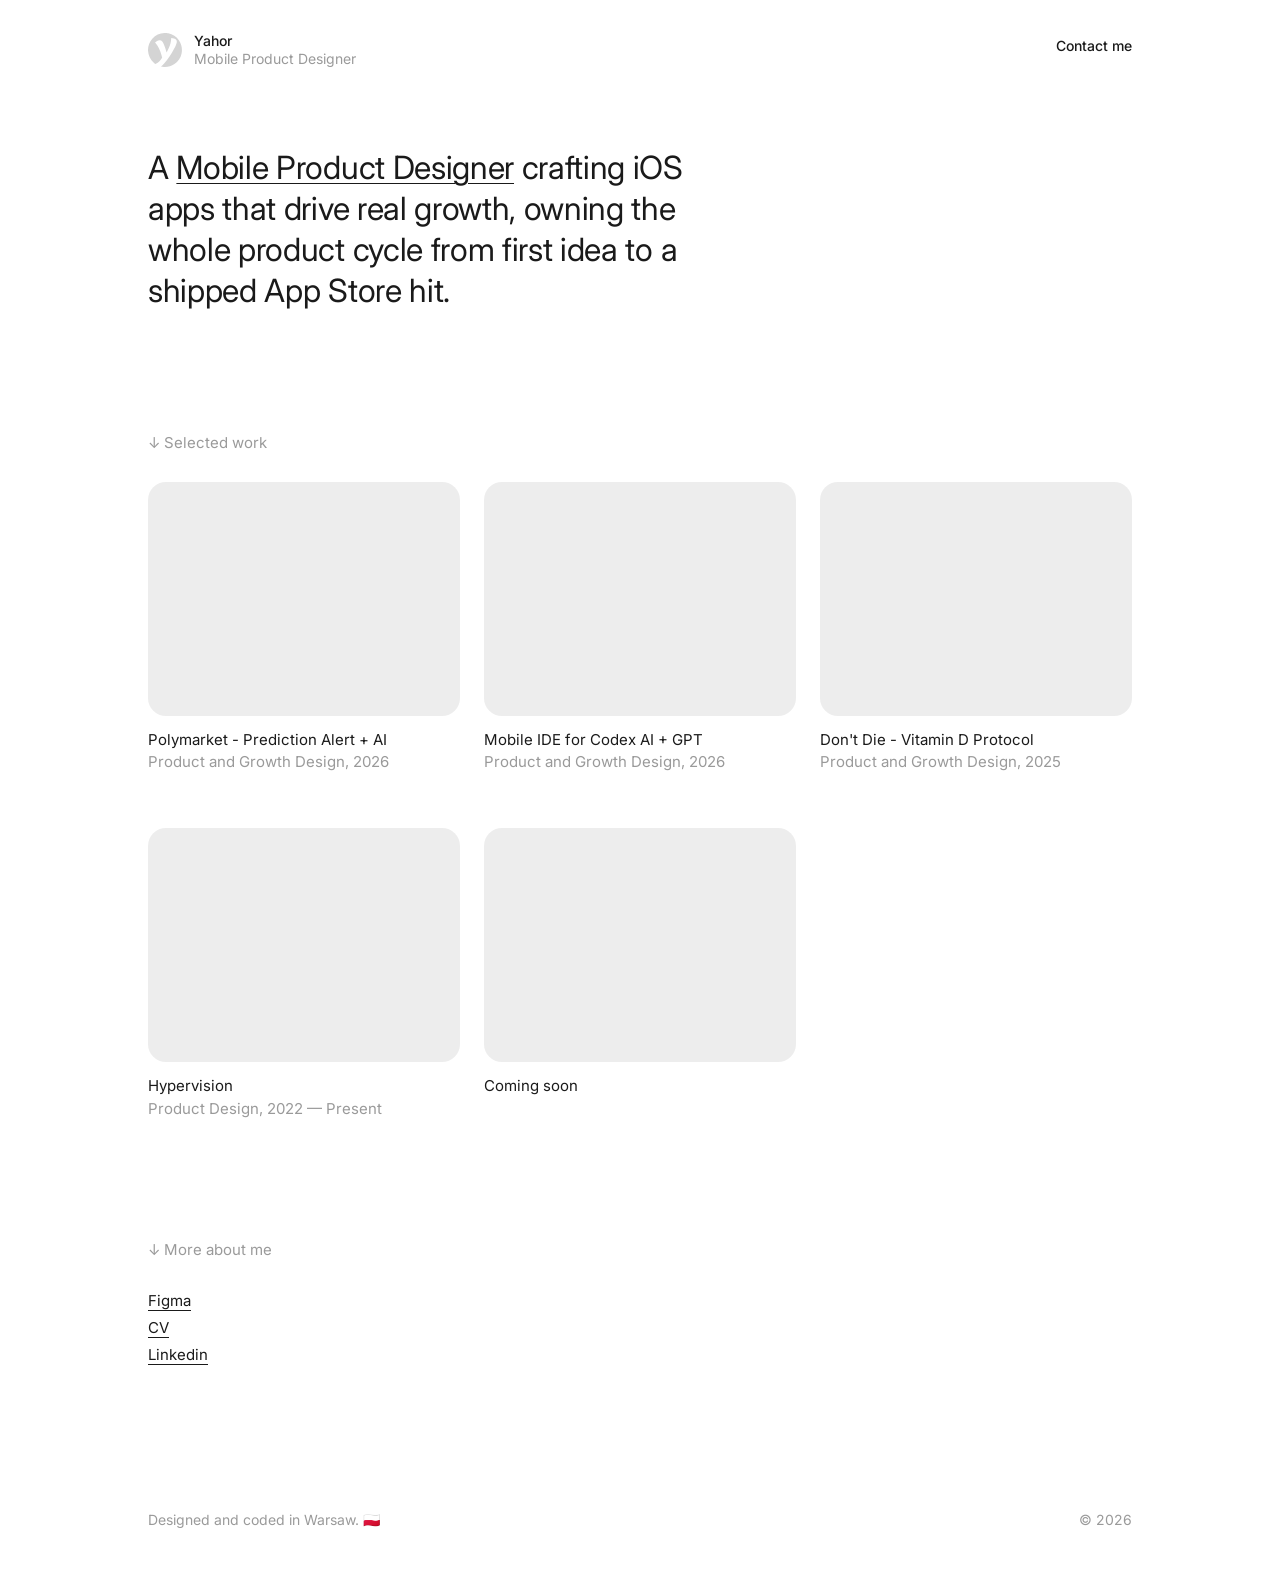
==== index.html @ be250c01 "Fix gradient effect rendering - proper viewBox and sizing Changes: - Fixed SVG viewBox to 600x600 (w" ====
<!DOCTYPE html>
<html lang="ru">
<head>
  <meta charset="UTF-8" />
  <meta name="viewport" content="width=device-width, initial-scale=1.0" />
  <title>Yahor — iOS Growth Product Designer | Mobile App Design Portfolio</title>
  <meta name="description" content="iOS and mobile product designer specializing in growth design, conversion optimization, and app store success. Explore case studies in prediction markets, developer tools, health apps, and enterprise B2B platforms." />
  <meta name="keywords" content="iOS designer, mobile product designer, growth designer, app design, UX UI designer, conversion optimization, A/B testing, product design portfolio" />
  <meta name="author" content="Yahor Vasileuski" />
  <meta property="og:title" content="Yahor — iOS Growth Product Designer" />
  <meta property="og:description" content="Mobile product designer crafting iOS apps that drive real growth. Specializing in onboarding, monetization, and user retention." />
  <meta property="og:type" content="website" />
  <meta property="og:url" content="https://y-portfolio.com" />
  <meta property="og:image" content="https://y-portfolio.com/og-image.svg" />
  <meta property="og:image:width" content="1200" />
  <meta property="og:image:height" content="630" />
  <meta name="twitter:title" content="Yahor — iOS Growth Product Designer" />
  <meta name="twitter:description" content="Mobile product designer specializing in growth, conversion optimization, and app store success." />
  <meta name="viewport" content="width=device-width, initial-scale=1.0, viewport-fit=cover" />

  <link rel="icon" type="image/svg+xml" href="favicon.svg" />

  <link rel="preconnect" href="https://fonts.googleapis.com" />
  <link rel="preconnect" href="https://fonts.gstatic.com" crossorigin />
  <link href="https://fonts.googleapis.com/css2?family=Inter:wght@400;500&display=swap" rel="stylesheet" />

  <link rel="stylesheet" href="css/style.css" />
</head>
<body>
  <div class="container">

    <!-- Header -->
    <header class="site-header" data-reveal>
      <a href="index.html" class="brand">
        <img src="logo.svg" alt="Yahor" class="brand__logo" />
        <span class="brand__text">
          <span class="brand__name">Yahor</span>
          <span class="brand__role">Mobile Product Designer</span>
        </span>
      </a>

      <nav class="nav">
        <a href="mailto:egorvasil123@gmail.com">Contact me</a>
      </nav>
    </header>

    <!-- Intro -->
    <section class="intro" id="information" data-reveal>
      <!-- Animated background effect -->
      <svg class="intro__gradient" viewBox="0 0 600 600" xmlns="http://www.w3.org/2000/svg">
        <defs>
          <filter id="blur">
            <feGaussianBlur in="SourceGraphic" stdDeviation="50" />
          </filter>
        </defs>

        <!-- Animated blobs -->
        <circle class="blob blob-1" cx="300" cy="150" r="140" fill="#D9D7F0" opacity="0.25" filter="url(#blur)" />
        <circle class="blob blob-2" cx="200" cy="350" r="130" fill="#D7E3D0" opacity="0.2" filter="url(#blur)" />
        <circle class="blob blob-3" cx="400" cy="400" r="135" fill="#B4D6FD" opacity="0.22" filter="url(#blur)" />
        <circle class="blob blob-4" cx="150" cy="500" r="120" fill="#FDEAB9" opacity="0.18" filter="url(#blur)" />
      </svg>

      <h1 class="intro__text">
        A <a href="#" class="intro__link">Mobile Product Designer</a> crafting
        iOS apps that drive real growth, owning the whole product cycle from
        first idea to a shipped App Store hit.
      </h1>
    </section>

    <!-- Selected work -->
    <section class="work" id="lab">
      <h2 class="section-label" data-reveal><span class="arrow">↓</span> Selected work</h2>

      <div class="grid">

        <article class="project" data-reveal>
          <a href="project-1.html" class="project__media">
            <span class="placeholder"></span>
          </a>
          <div class="project__meta">
            <h3 class="project__title">Polymarket - Prediction Alert + AI</h3>
            <p class="project__info">Product and Growth Design, 2026</p>
          </div>
        </article>

        <article class="project" data-reveal>
          <a href="project-2.html" class="project__media">
            <span class="placeholder"></span>
          </a>
          <div class="project__meta">
            <h3 class="project__title">Mobile IDE for Codex AI + GPT</h3>
            <p class="project__info">Product and Growth Design, 2026</p>
          </div>
        </article>

        <article class="project" data-reveal>
          <a href="project-3.html" class="project__media">
            <span class="placeholder"></span>
          </a>
          <div class="project__meta">
            <h3 class="project__title">Don't Die - Vitamin D Protocol</h3>
            <p class="project__info">Product and Growth Design, 2025</p>
          </div>
        </article>

        <article class="project" data-reveal>
          <a href="project-4.html" class="project__media">
            <span class="placeholder"></span>
          </a>
          <div class="project__meta">
            <h3 class="project__title">Hypervision</h3>
            <p class="project__info">Product Design, 2022 — Present</p>
          </div>
        </article>

        <article class="project" data-reveal>
          <a href="#" class="project__media">
            <span class="placeholder"></span>
          </a>
          <div class="project__meta">
            <h3 class="project__title">Coming soon</h3>
          </div>
        </article>

      </div>
    </section>

    <!-- More about me -->
    <section class="contact" id="contact" data-reveal>
      <h2 class="section-label"><span class="arrow">↓</span> More about me</h2>
      <ul class="contact__links">
        <li><a href="https://www.figma.com/@yahor" target="_blank" rel="noopener">Figma</a></li>
        <li><a href="#" target="_blank" rel="noopener">CV</a></li>
        <li><a href="https://www.linkedin.com/in/yahorvasileuski/" target="_blank" rel="noopener">Linkedin</a></li>
      </ul>
    </section>

    <!-- Footer -->
    <footer class="site-footer" data-reveal>
      <p>Designed and coded in Warsaw. 🇵🇱</p>
      <p>© 2026</p>
    </footer>

  </div>

  <script src="https://code.jquery.com/jquery-3.7.1.min.js"></script>
  <script src="js/main.js"></script>
</body>
</html>
---- css/style.css ----
/* ============================================================
   Egor — Portfolio
   ============================================================ */

:root {
  --bg: #ffffff;
  --text: #1a1a1a;
  --muted: #9a9a9a;
  --placeholder: #ededed;
  --line: #1a1a1a;

  --max-width: 1040px;
  --gutter: 28px;

  --font: 'Inter', -apple-system, BlinkMacSystemFont, 'Segoe UI', Helvetica, Arial, sans-serif;
}

*,
*::before,
*::after {
  box-sizing: border-box;
}

html {
  -webkit-font-smoothing: antialiased;
  -moz-osx-font-smoothing: grayscale;
}

body {
  margin: 0;
  background: var(--bg);
  color: var(--text);
  font-family: var(--font);
  font-size: 16px;
  line-height: 1.45;
  font-weight: 400;
}

a {
  color: inherit;
  text-decoration: none;
}

.container {
  max-width: var(--max-width);
  margin: 0 auto;
  padding: 32px var(--gutter) 56px;
}

/* ---------- Header ---------- */
.site-header {
  display: flex;
  align-items: flex-start;
  justify-content: space-between;
  padding-bottom: 80px;
}

.brand {
  display: flex;
  align-items: center;
  gap: 12px;
}

.brand__logo {
  width: 34px;
  height: 34px;
  flex-shrink: 0;
  display: block;
}

.brand__logo.animating {
  animation: logo-color-cycle 8s ease-in-out infinite;
}

@keyframes logo-color-cycle {
  0% {
    filter: hue-rotate(0deg);
  }
  25% {
    filter: hue-rotate(200deg);
  }
  50% {
    filter: hue-rotate(120deg);
  }
  75% {
    filter: hue-rotate(280deg);
  }
  100% {
    filter: hue-rotate(360deg);
  }
}

.brand__text {
  display: flex;
  flex-direction: column;
  line-height: 1.3;
}

.brand__name {
  font-weight: 500;
  font-size: 14px;
}

.brand__role {
  color: var(--muted);
  font-size: 14px;
}

.nav {
  display: flex;
  gap: 28px;
  font-weight: 500;
  font-size: 14px;
  padding-top: 4px;
}

.nav a {
  transition: opacity 0.2s ease;
}

.nav a:hover {
  opacity: 0.5;
}

/* ---------- Intro ---------- */
.intro {
  max-width: 560px;
  padding-bottom: 120px;
  position: relative;
}

.intro__text {
  margin: 0;
  font-weight: 400;
  font-size: 32px;
  line-height: 1.28;
  letter-spacing: -0.01em;
  position: relative;
  z-index: 2;
}

.intro__gradient {
  position: absolute;
  top: -150px;
  right: -400px;
  width: 700px;
  height: 700px;
  pointer-events: none;
  display: none;
}

.blob {
  animation: float 6s ease-in-out infinite;
  mix-blend-mode: screen;
}

.blob-1 {
  animation-delay: 0s;
  animation-duration: 7s;
}

.blob-2 {
  animation-delay: 1s;
  animation-duration: 8s;
}

.blob-3 {
  animation-delay: 2s;
  animation-duration: 9s;
}

.blob-4 {
  animation-delay: 3s;
  animation-duration: 10s;
}

@keyframes float {
  0%, 100% {
    transform: translate(0, 0) scale(1);
    opacity: 0.3;
  }
  25% {
    transform: translate(30px, -40px) scale(1.1);
    opacity: 0.4;
  }
  50% {
    transform: translate(-20px, 30px) scale(0.95);
    opacity: 0.35;
  }
  75% {
    transform: translate(40px, 20px) scale(1.05);
    opacity: 0.4;
  }
}

.intro__link {
  text-decoration: underline;
  text-underline-offset: 4px;
  text-decoration-thickness: 1px;
  transition: opacity 0.2s ease;
}

.intro__link:hover {
  opacity: 0.5;
}

/* ---------- Section label ---------- */
.section-label {
  margin: 0 0 28px;
  font-weight: 400;
  font-size: 15px;
  color: var(--muted);
}

.section-label .arrow {
  display: inline-block;
}

/* ---------- Work grid ---------- */
.work {
  padding-bottom: 120px;
}

.grid {
  display: grid;
  grid-template-columns: repeat(3, 1fr);
  column-gap: 24px;
  row-gap: 56px;
}

.project__media {
  display: block;
  position: relative;
  overflow: hidden;
  border-radius: 18px;
  transition: border-radius 0.5s cubic-bezier(0.16, 1, 0.3, 1), transform 0.8s cubic-bezier(0.16, 1, 0.3, 1);
}

.project:not(:nth-child(5)) .project__media:hover {
  border-radius: 32px;
}

.project:nth-child(5) .project__media:hover {
  transform: rotate(-3deg);
}

.placeholder {
  display: block;
  width: 100%;
  aspect-ratio: 4 / 3;
  background: var(--placeholder);
  transition: transform 0.5s cubic-bezier(0.16, 1, 0.3, 1), background 0.5s cubic-bezier(0.16, 1, 0.3, 1);
}

/* Project colors on hover */
.project:nth-child(1) .project__media:hover .placeholder {
  background: #D9D7F0;
}

.project:nth-child(2) .project__media:hover .placeholder {
  background: #D7E3D0;
}

.project:nth-child(3) .project__media:hover .placeholder {
  background: #FDEAB9;
}

.project:nth-child(4) .project__media:hover .placeholder {
  background: #B4D6FD;
}

.project__media:hover .placeholder {
  transform: scale(1.03);
}

.project__meta {
  margin-top: 14px;
  max-width: 90%;
}

.project__title {
  margin: 0 0 2px;
  font-weight: 400;
  font-size: 15px;
  line-height: 1.35;
}

.project__info {
  margin: 0;
  font-size: 15px;
  color: var(--muted);
  line-height: 1.35;
}

.project__info strong {
  font-weight: 400;
  color: var(--text);
}

.nda {
  white-space: nowrap;
  font-size: 13px;
}

/* ---------- Contact ---------- */
.contact {
  padding-bottom: 140px;
}

.contact__links {
  list-style: none;
  margin: 0;
  padding: 0;
}

.contact__links li {
  margin-bottom: 4px;
}

.contact__links a {
  text-decoration: underline;
  text-underline-offset: 4px;
  text-decoration-thickness: 1px;
  font-size: 15px;
  transition: opacity 0.2s ease;
}

.contact__links a:hover {
  opacity: 0.5;
}

/* ---------- Footer ---------- */
.site-footer {
  display: flex;
  align-items: center;
  justify-content: space-between;
  color: var(--muted);
  font-size: 14px;
}

.site-footer p {
  margin: 0;
}


/* ---------- Case study pages ---------- */
.case-study {
  max-width: 680px;
}

.case-header {
  padding-bottom: 64px;
}

.back-btn {
  font-weight: 500;
  font-size: 14px;
  transition: opacity 0.2s ease;
}

.back-btn:hover {
  opacity: 0.5;
}

.case-intro {
  padding-bottom: 48px;
}

.case-title {
  margin: 0 0 24px;
  font-weight: 400;
  font-size: 28px;
  line-height: 1.32;
  letter-spacing: -0.01em;
}

.case-meta {
  display: flex;
  flex-direction: column;
  gap: 8px;
  font-size: 15px;
  color: var(--muted);
}

.case-meta p {
  margin: 0;
}

.case-meta strong {
  font-weight: 400;
  color: var(--text);
}

.case-content {
  padding-bottom: 56px;
}

.case-description {
  margin: 0;
  font-size: 16px;
  line-height: 1.6;
}

.case-gallery {
  display: flex;
  flex-direction: column;
  gap: 40px;
  padding-bottom: 100px;
}

.case-figure {
  margin: 0;
  padding: 0;
}

.case-figure .placeholder {
  width: 100%;
  aspect-ratio: 4 / 3;
  margin-bottom: 12px;
}

.case-figure figcaption {
  font-size: 14px;
  color: var(--muted);
}

.case-section {
  margin-bottom: 56px;
}

.case-section-title {
  margin: 0 0 16px;
  font-weight: 500;
  font-size: 18px;
  line-height: 1.35;
  letter-spacing: -0.01em;
}

.case-subsection-title {
  margin: 0 0 12px;
  font-weight: 400;
  font-size: 16px;
  line-height: 1.4;
}

.case-text {
  margin: 0 0 20px;
  font-size: 15px;
  line-height: 1.65;
  color: var(--text);
}

/* ---------- Reveal animation ---------- */
[data-reveal] {
  opacity: 0;
  transform: translateY(16px);
  transition: opacity 0.7s ease, transform 0.7s cubic-bezier(0.16, 1, 0.3, 1);
}

[data-reveal].is-visible {
  opacity: 1;
  transform: none;
}

/* ---------- Responsive ---------- */
@media (min-width: 1024px) {
  .intro__gradient {
    display: block;
  }
}

@media (max-width: 860px) {
  .intro__text {
    font-size: 28px;
  }

  .intro__gradient {
    display: none !important;
  }

  .grid {
    grid-template-columns: repeat(2, 1fr);
    row-gap: 48px;
  }
}

@media (max-width: 560px) {
  .container {
    padding: 24px 20px 48px;
  }

  .site-header {
    flex-direction: column;
    gap: 24px;
    padding-bottom: 56px;
  }

  .nav {
    gap: 22px;
    padding-top: 0;
  }

  .intro {
    padding-bottom: 80px;
  }

  .intro__text {
    font-size: 24px;
  }

  .work,
  .contact {
    padding-bottom: 80px;
  }

  .grid {
    grid-template-columns: 1fr;
    row-gap: 40px;
  }

  .site-footer {
    flex-direction: column;
    align-items: flex-start;
    gap: 8px;
  }

  .case-title {
    font-size: 24px;
  }

  .case-header {
    padding-bottom: 48px;
  }

  .case-intro {
    padding-bottom: 40px;
  }

  .case-gallery {
    gap: 32px;
    padding-bottom: 80px;
  }
}
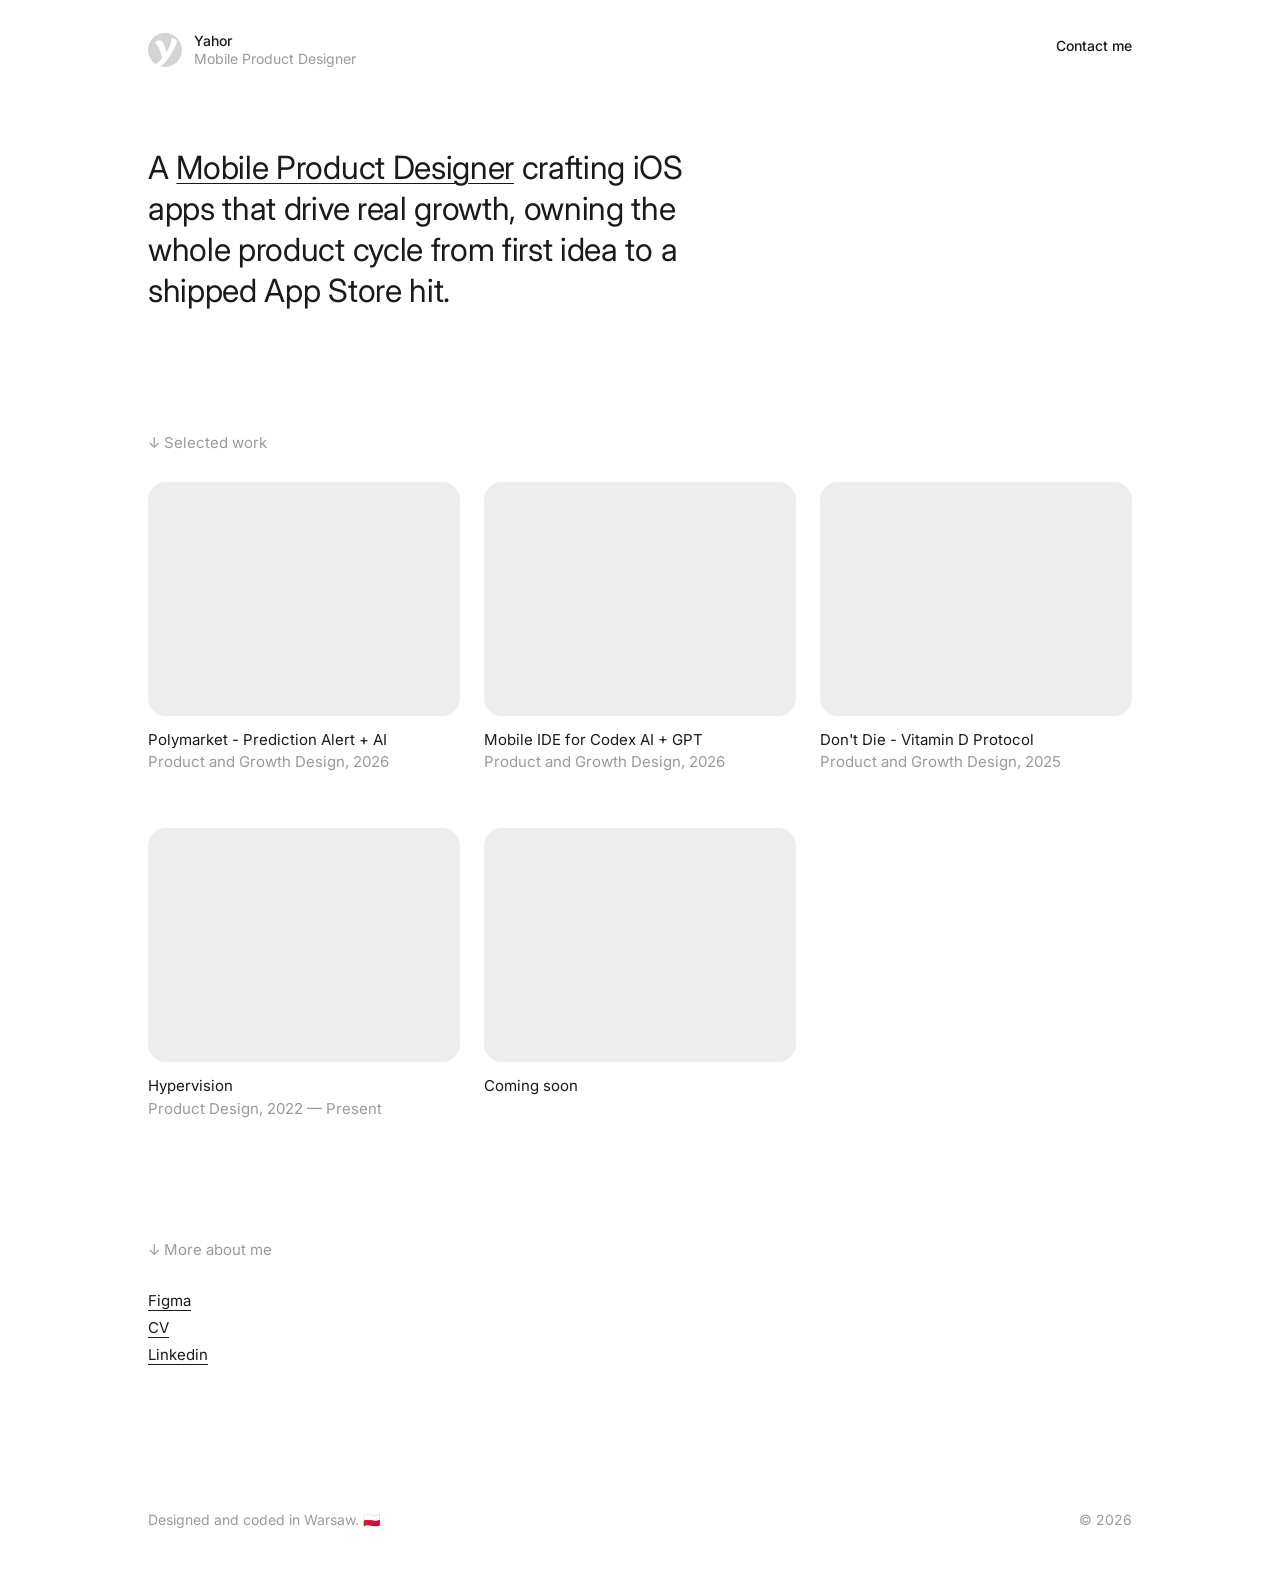
==== commit ec3ae836: "Fix gradient clipping and reposition higher - Expanded filter region (x/y: -100%, width/height: 300%" ====
--- a/index.html
+++ b/index.html
@@ -49,16 +49,16 @@
       <!-- Animated background effect -->
       <svg class="intro__gradient" viewBox="0 0 600 600" xmlns="http://www.w3.org/2000/svg">
         <defs>
-          <filter id="blur">
+          <filter id="blur" x="-100%" y="-100%" width="300%" height="300%">
             <feGaussianBlur in="SourceGraphic" stdDeviation="50" />
           </filter>
         </defs>
 
         <!-- Animated blobs -->
-        <circle class="blob blob-1" cx="300" cy="150" r="140" fill="#D9D7F0" opacity="0.25" filter="url(#blur)" />
-        <circle class="blob blob-2" cx="200" cy="350" r="130" fill="#D7E3D0" opacity="0.2" filter="url(#blur)" />
-        <circle class="blob blob-3" cx="400" cy="400" r="135" fill="#B4D6FD" opacity="0.22" filter="url(#blur)" />
-        <circle class="blob blob-4" cx="150" cy="500" r="120" fill="#FDEAB9" opacity="0.18" filter="url(#blur)" />
+        <circle class="blob blob-1" cx="320" cy="220" r="140" fill="#D9D7F0" opacity="0.25" filter="url(#blur)" />
+        <circle class="blob blob-2" cx="240" cy="360" r="130" fill="#D7E3D0" opacity="0.2" filter="url(#blur)" />
+        <circle class="blob blob-3" cx="380" cy="380" r="135" fill="#B4D6FD" opacity="0.22" filter="url(#blur)" />
+        <circle class="blob blob-4" cx="280" cy="280" r="120" fill="#FDEAB9" opacity="0.18" filter="url(#blur)" />
       </svg>
 
       <h1 class="intro__text">
--- a/css/style.css
+++ b/css/style.css
@@ -141,12 +141,17 @@
 
 .intro__gradient {
   position: absolute;
-  top: -150px;
-  right: -400px;
+  top: -180px;
+  right: -450px;
   width: 700px;
   height: 700px;
   pointer-events: none;
+  overflow: visible;
   display: none;
+}
+
+.intro__gradient .blob {
+  overflow: visible;
 }
 
 .blob {
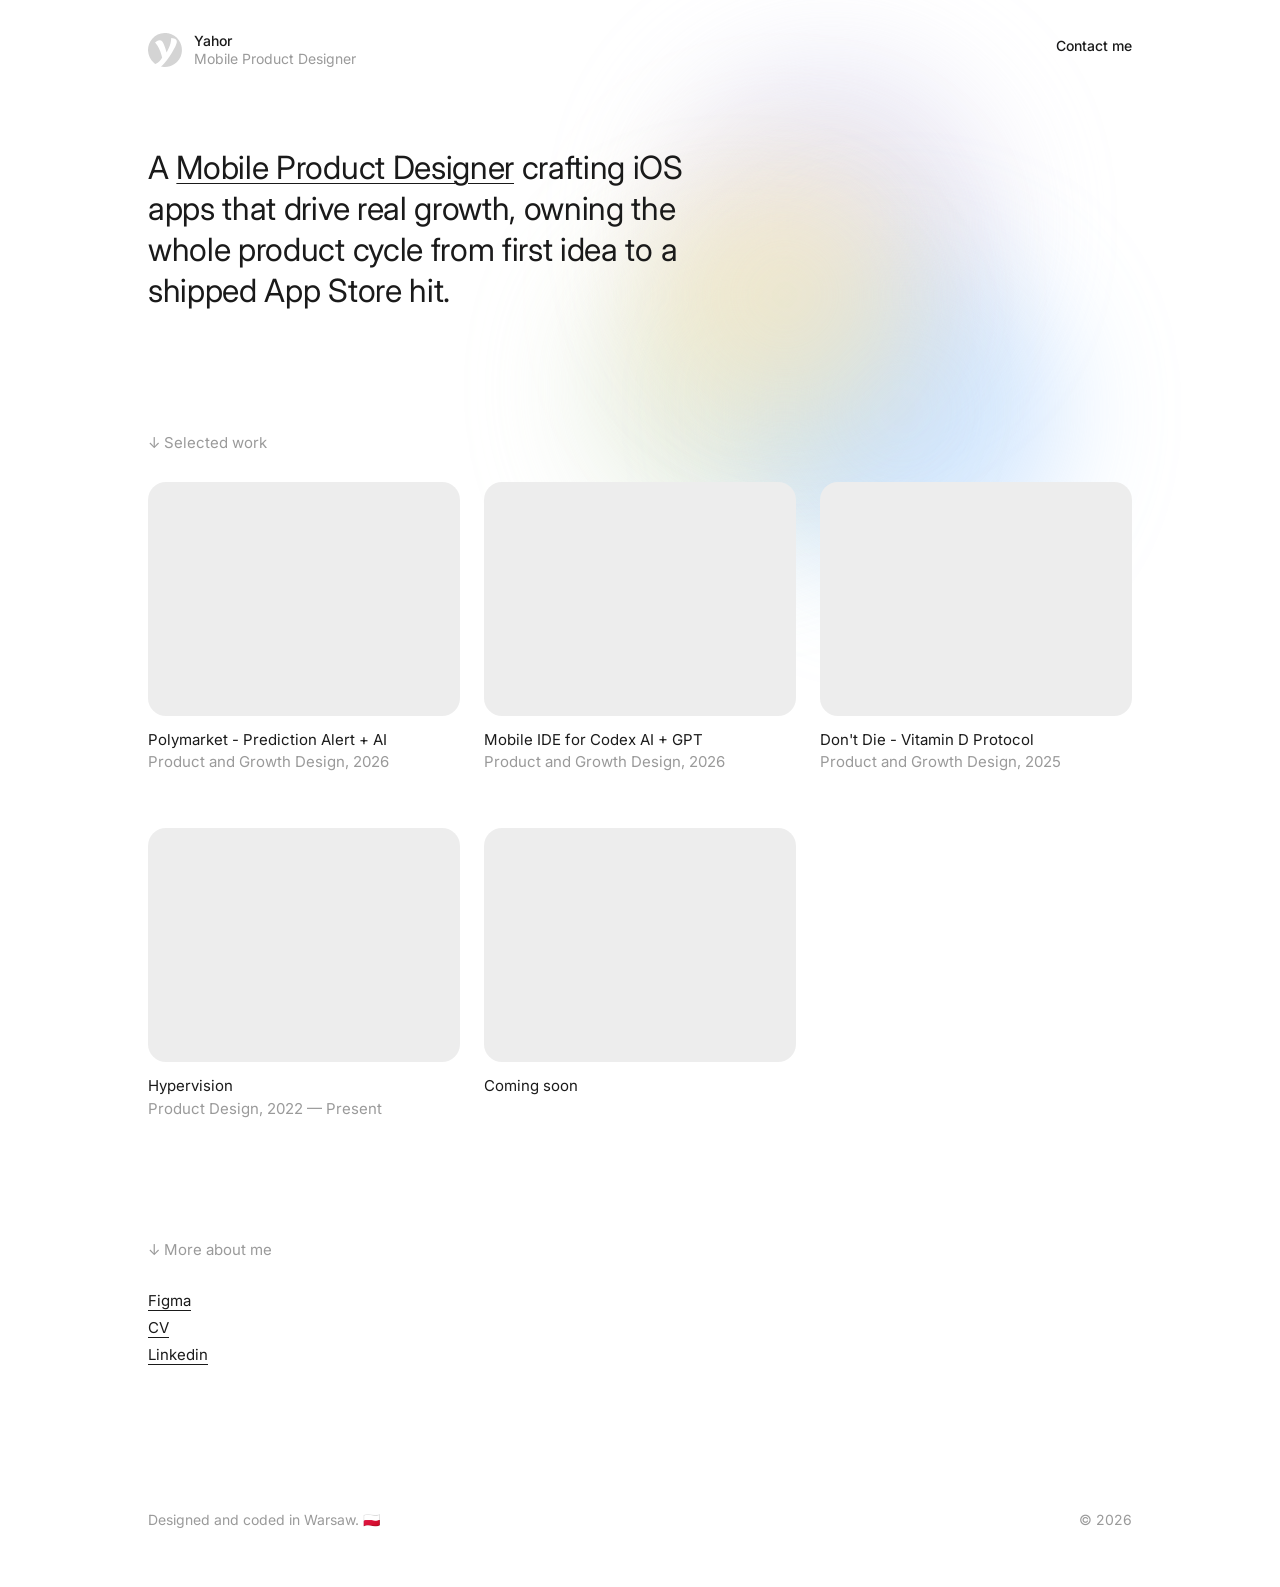
==== commit e365eb9c: "Increase blob opacity for more visible gradient effect - Raised opacity from ~0.2 to ~0.55-0.6 on al" ====
--- a/index.html
+++ b/index.html
@@ -55,10 +55,10 @@
         </defs>
 
         <!-- Animated blobs -->
-        <circle class="blob blob-1" cx="320" cy="220" r="140" fill="#D9D7F0" opacity="0.25" filter="url(#blur)" />
-        <circle class="blob blob-2" cx="240" cy="360" r="130" fill="#D7E3D0" opacity="0.2" filter="url(#blur)" />
-        <circle class="blob blob-3" cx="380" cy="380" r="135" fill="#B4D6FD" opacity="0.22" filter="url(#blur)" />
-        <circle class="blob blob-4" cx="280" cy="280" r="120" fill="#FDEAB9" opacity="0.18" filter="url(#blur)" />
+        <circle class="blob blob-1" cx="320" cy="220" r="140" fill="#D9D7F0" opacity="0.6" filter="url(#blur)" />
+        <circle class="blob blob-2" cx="240" cy="360" r="130" fill="#D7E3D0" opacity="0.55" filter="url(#blur)" />
+        <circle class="blob blob-3" cx="380" cy="380" r="135" fill="#B4D6FD" opacity="0.6" filter="url(#blur)" />
+        <circle class="blob blob-4" cx="280" cy="280" r="120" fill="#FDEAB9" opacity="0.55" filter="url(#blur)" />
       </svg>
 
       <h1 class="intro__text">
--- a/css/style.css
+++ b/css/style.css
@@ -150,13 +150,11 @@
   display: none;
 }
 
-.intro__gradient .blob {
-  overflow: visible;
-}
-
 .blob {
   animation: float 6s ease-in-out infinite;
-  mix-blend-mode: screen;
+  transform-box: fill-box;
+  transform-origin: center;
+  will-change: transform;
 }
 
 .blob-1 {
@@ -182,19 +180,15 @@
 @keyframes float {
   0%, 100% {
     transform: translate(0, 0) scale(1);
-    opacity: 0.3;
   }
   25% {
     transform: translate(30px, -40px) scale(1.1);
-    opacity: 0.4;
   }
   50% {
     transform: translate(-20px, 30px) scale(0.95);
-    opacity: 0.35;
   }
   75% {
     transform: translate(40px, 20px) scale(1.05);
-    opacity: 0.4;
   }
 }
 
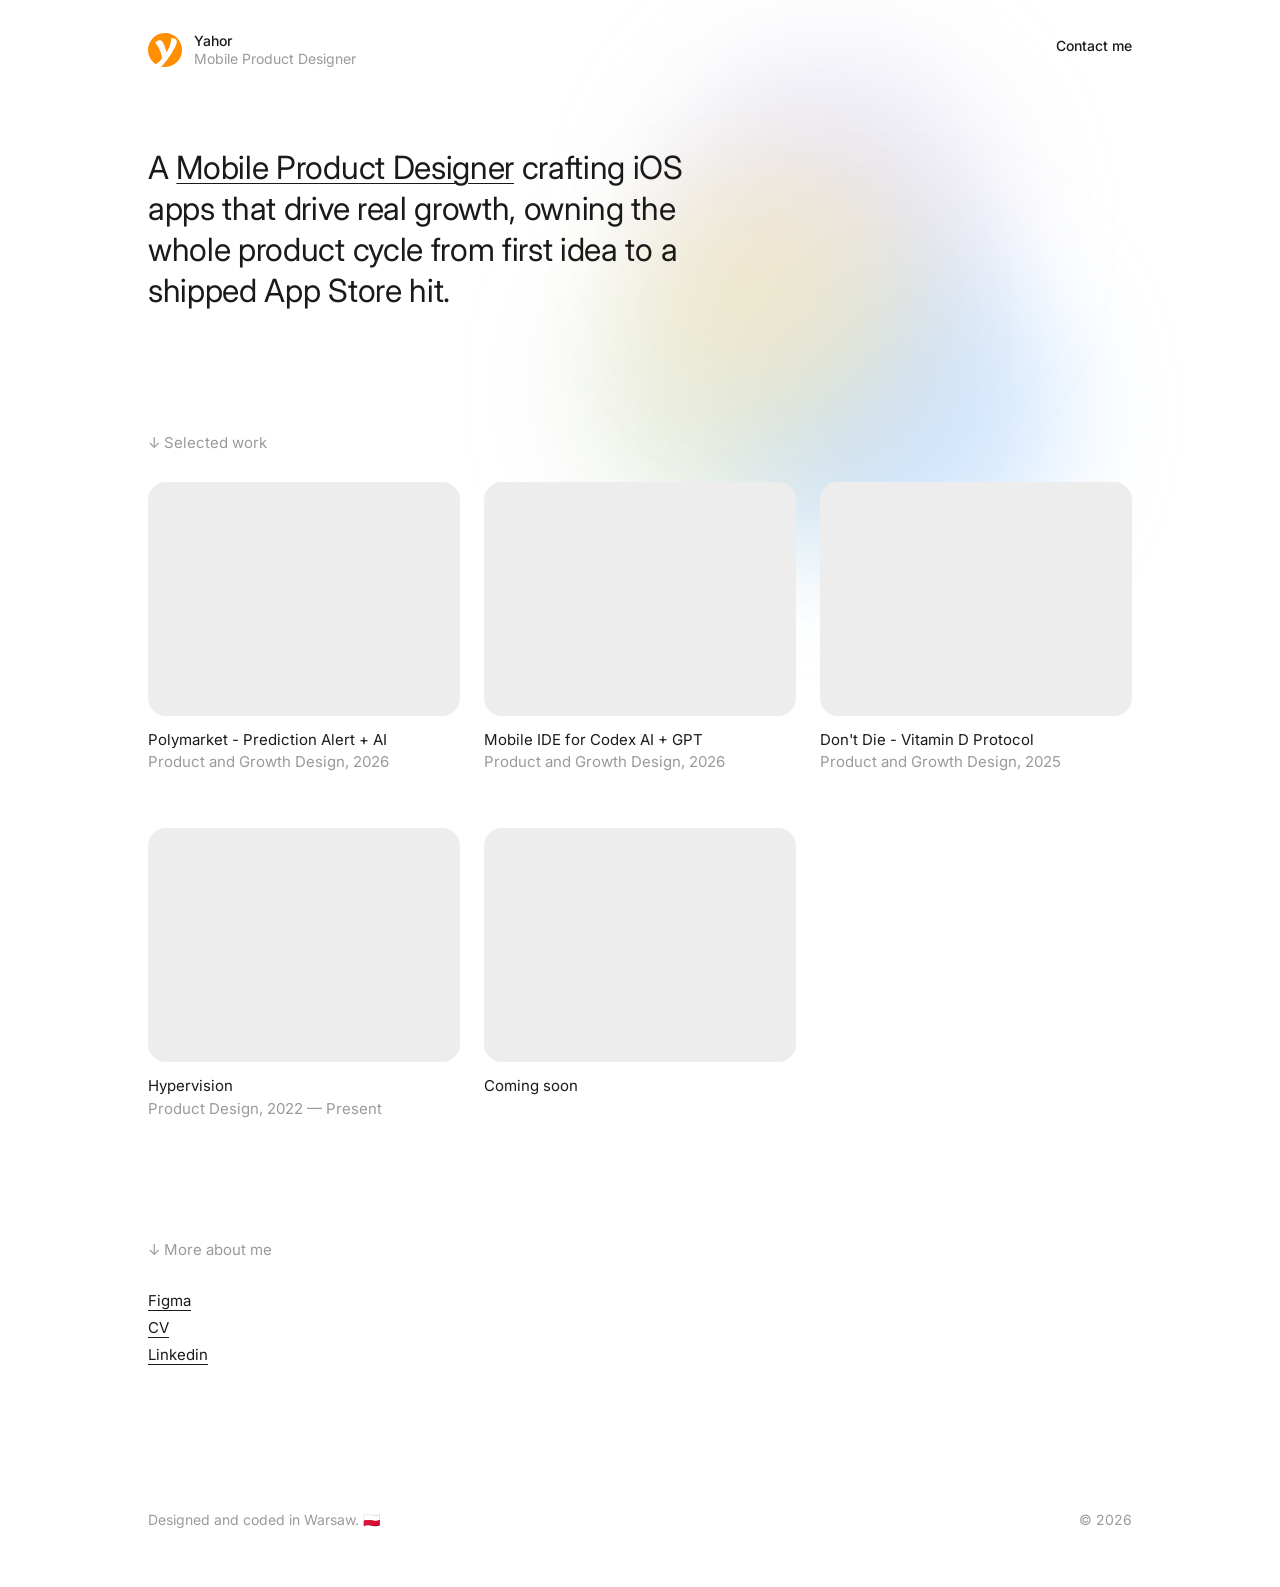
==== commit f4cbc418: "Update Figma profile link - Changed from @yahor to @yahorv  Co-Authored-By: Claude Code <noreply@ant" ====
--- a/index.html
+++ b/index.html
@@ -10,8 +10,8 @@
   <meta property="og:title" content="Yahor — iOS Growth Product Designer" />
   <meta property="og:description" content="Mobile product designer crafting iOS apps that drive real growth. Specializing in onboarding, monetization, and user retention." />
   <meta property="og:type" content="website" />
-  <meta property="og:url" content="https://y-portfolio.com" />
-  <meta property="og:image" content="https://y-portfolio.com/og-image.svg" />
+  <meta property="og:url" content="https://yahorvdesign.com" />
+  <meta property="og:image" content="https://yahorvdesign.com/og-image.svg" />
   <meta property="og:image:width" content="1200" />
   <meta property="og:image:height" content="630" />
   <meta name="twitter:title" content="Yahor — iOS Growth Product Designer" />
@@ -130,7 +130,7 @@
     <section class="contact" id="contact" data-reveal>
       <h2 class="section-label"><span class="arrow">↓</span> More about me</h2>
       <ul class="contact__links">
-        <li><a href="https://www.figma.com/@yahor" target="_blank" rel="noopener">Figma</a></li>
+        <li><a href="https://www.figma.com/@yahorv" target="_blank" rel="noopener">Figma</a></li>
         <li><a href="#" target="_blank" rel="noopener">CV</a></li>
         <li><a href="https://www.linkedin.com/in/yahorvasileuski/" target="_blank" rel="noopener">Linkedin</a></li>
       </ul>
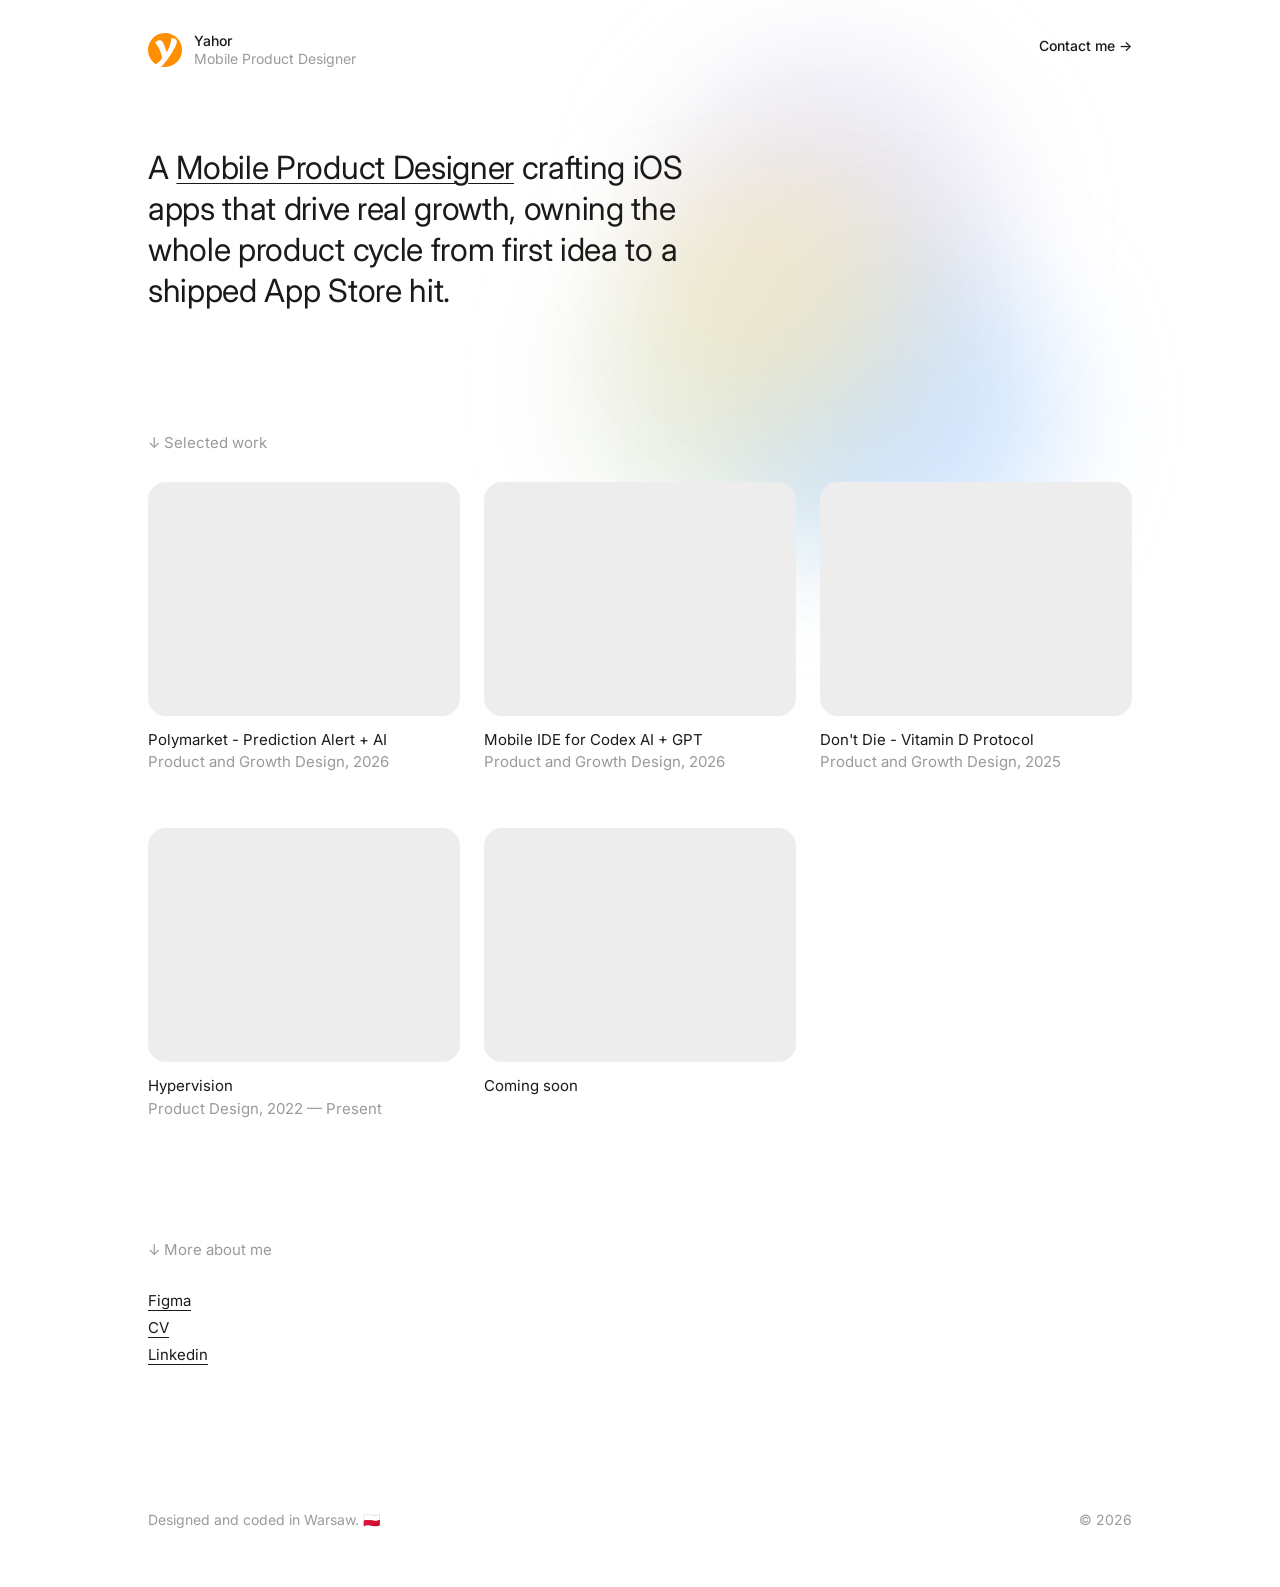
==== commit 8feee62b: "Add right arrow to Contact me link - Added → arrow after 'Contact me' on all pages - Indicates navig" ====
--- a/index.html
+++ b/index.html
@@ -25,6 +25,16 @@
   <link href="https://fonts.googleapis.com/css2?family=Inter:wght@400;500&display=swap" rel="stylesheet" />
 
   <link rel="stylesheet" href="css/style.css" />
+
+  <!-- Google tag (gtag.js) -->
+  <script async src="https://www.googletagmanager.com/gtag/js?id=G-53ZBM9MT7W"></script>
+  <script>
+    window.dataLayer = window.dataLayer || [];
+    function gtag(){dataLayer.push(arguments);}
+    gtag('js', new Date());
+
+    gtag('config', 'G-53ZBM9MT7W');
+  </script>
 </head>
 <body>
   <div class="container">
@@ -40,7 +50,7 @@
       </a>
 
       <nav class="nav">
-        <a href="mailto:egorvasil123@gmail.com">Contact me</a>
+        <a href="mailto:egorvasil123@gmail.com">Contact me <span class="arrow">→</span></a>
       </nav>
     </header>
 
